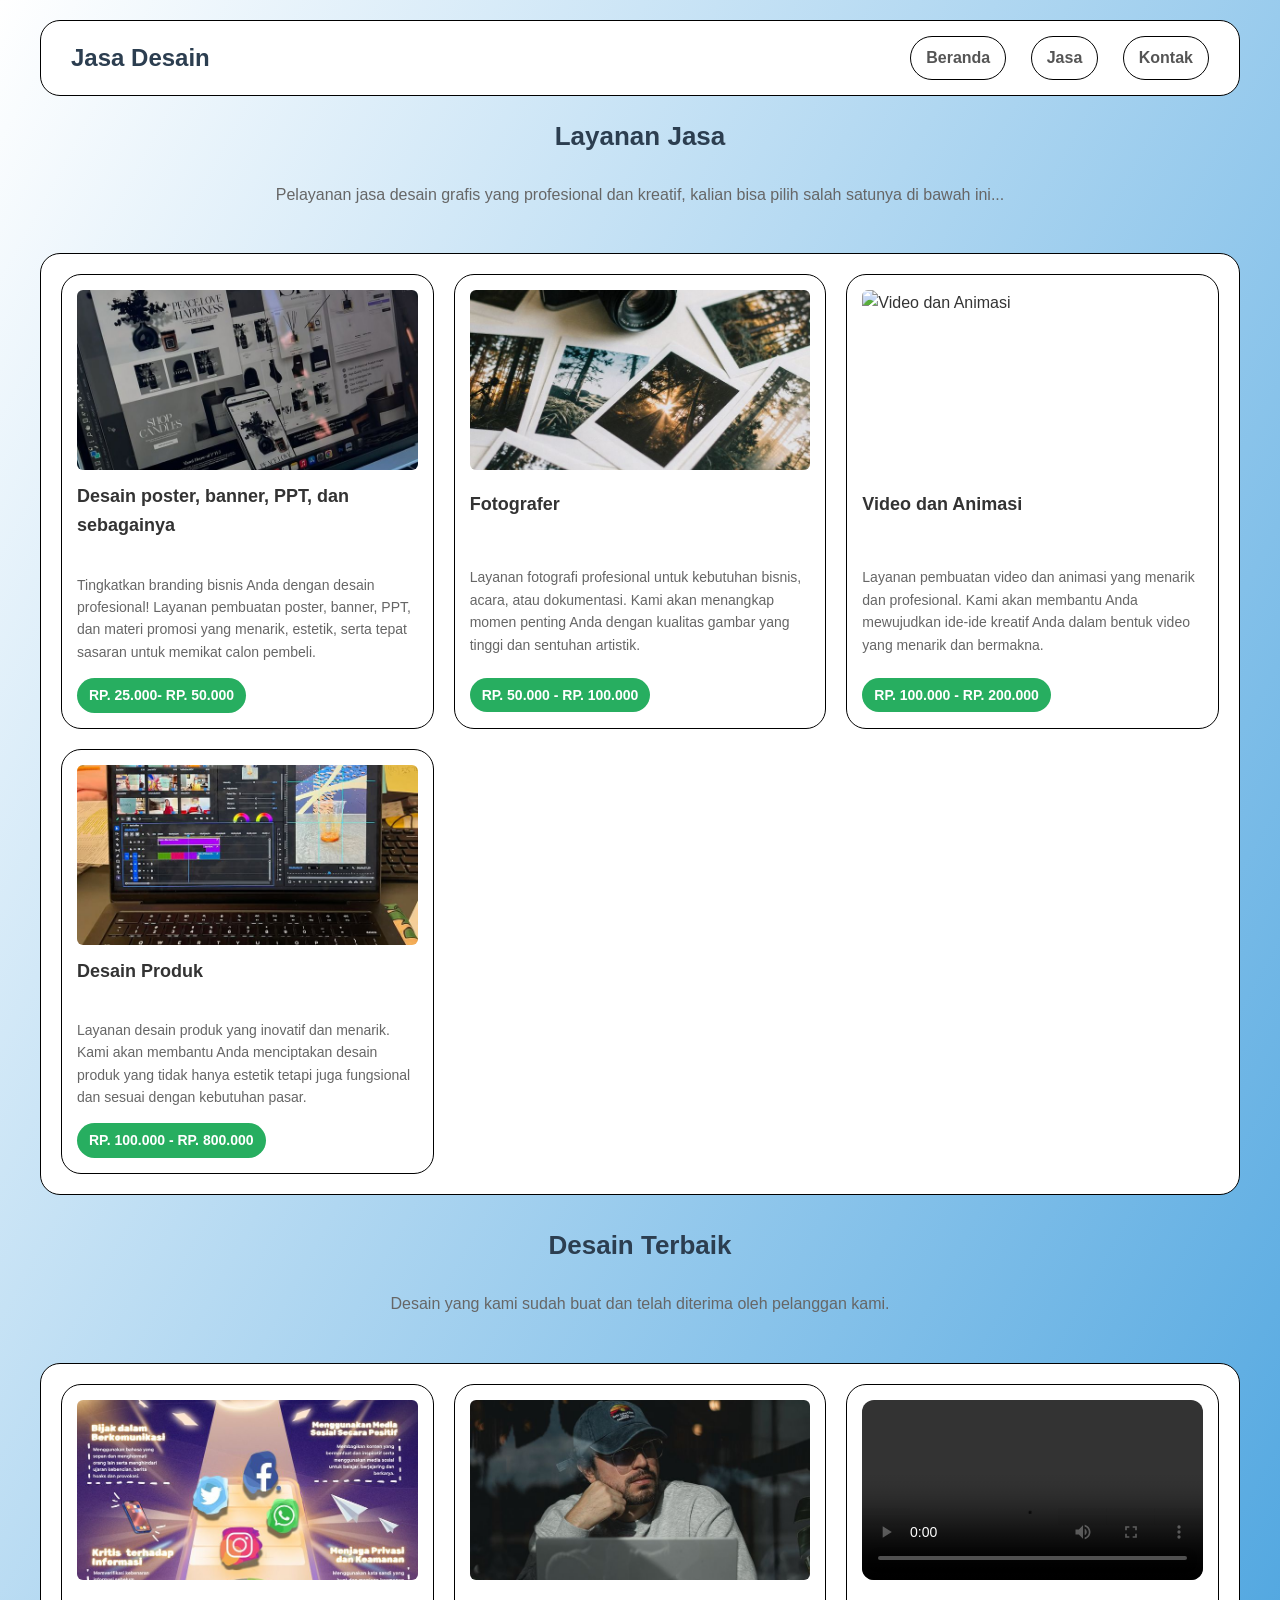
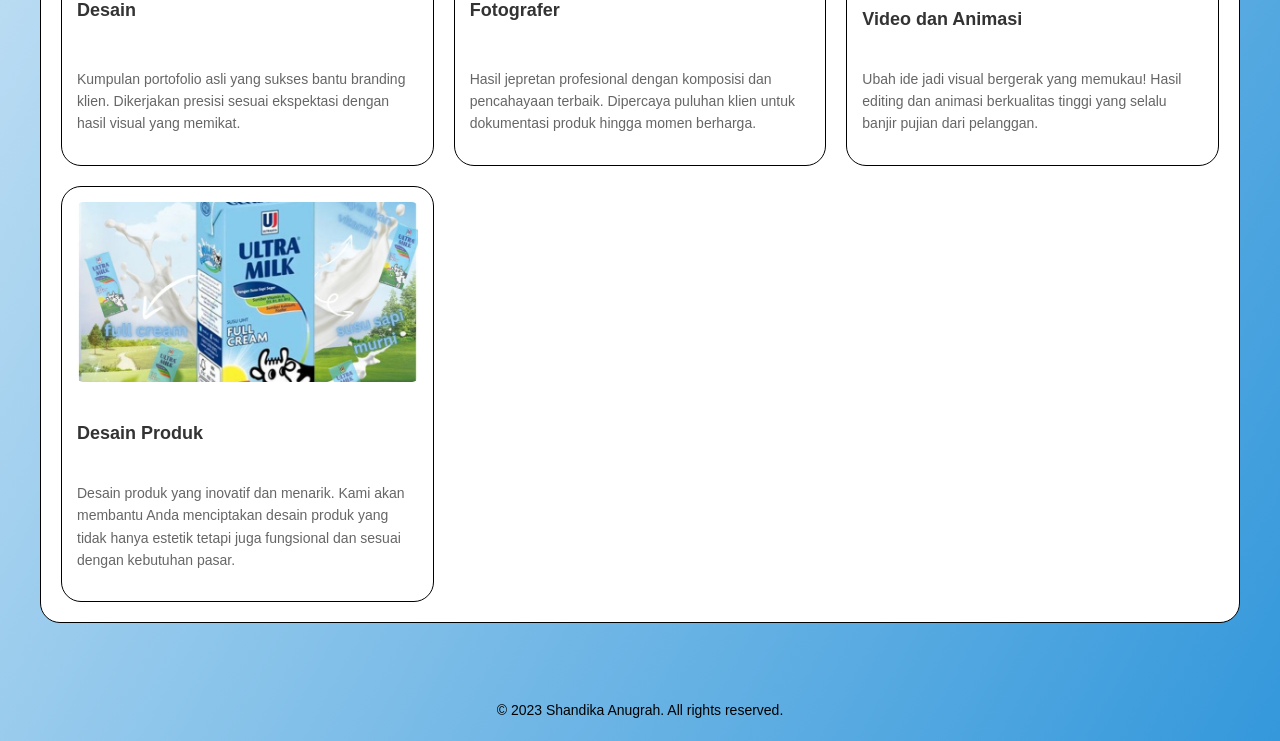
==== Jasa.html @ daef5bc8 "Add files via upload" ====
<!DOCTYPE html>
<html lang="id">
    <head>
        <meta charset="UTF-8">
        <meta name="viewport" content="width=device-width, initial-scale=1.0">
        <link rel="stylesheet" href="style.css">
        <title>Jasa Desain Grafis</title>
    </head>
    <body>
        <main>
            <nav>
                <div class="kiri">
                    <h1>Jasa Desain</h1>
                </div>
                <div class="kanan">
                    <a href="index.html">Beranda</a>
                    <a href="Jasa.html">Jasa</a>
                    <a href="Kontak.html">Kontak</a>
                </div>
            </nav>
<article>
                <section id="Jasa">
                    <h2 class="section-title">Layanan Jasa</h2>
                    <p class="teks">Pelayanan jasa desain grafis yang profesional dan kreatif, kalian bisa pilih salah satunya di bawah ini...</p>
                    <br>
            <div class="produk-grid">
                <div class="card-produk">
                    <img src="Desain.jpg" alt="Jasa Desain">
                    <h3>Desain poster, banner, PPT, dan sebagainya</h3>
                    <br>
                    <p>Tingkatkan branding bisnis Anda dengan desain profesional! Layanan pembuatan poster, banner, PPT, dan materi promosi yang menarik, estetik, serta tepat sasaran untuk memikat calon pembeli.</p>
                    <div class="harga-badge">RP. 25.000- RP. 50.000</div>
                </div>
                <div class="card-produk">
                    <img src="Fotografer.jpg" alt="Fotografer">
                    <h3>Fotografer</h3>
                    <br>
                    <p>Layanan fotografi profesional untuk kebutuhan bisnis, acara, atau dokumentasi. Kami akan menangkap momen penting Anda dengan kualitas gambar yang tinggi dan sentuhan artistik.</p>
                    <div class="harga-badge">RP. 50.000 - RP. 100.000</div>
                </div>
                <div class="card-produk">
                    <img src="Video dan Animasi.jpg" alt="Video dan Animasi">
                    <h3>Video dan Animasi</h3>
                    <br>
                    <p>Layanan pembuatan video dan animasi yang menarik dan profesional. Kami akan membantu Anda mewujudkan ide-ide kreatif Anda dalam bentuk video yang menarik dan bermakna.</p>
                    <div class="harga-badge">RP. 100.000 - RP. 200.000</div>
                </div>
                <div class="card-produk">
                    <img src="Produk.jpg" alt="Desain Produk">
                    <h3>Desain Produk</h3>
                    <br>
                    <p>Layanan desain produk yang inovatif dan menarik. Kami akan membantu Anda menciptakan desain produk yang tidak hanya estetik tetapi juga fungsional dan sesuai dengan kebutuhan pasar.</p>
                    <div class="harga-badge">RP. 100.000 - RP. 800.000</div>
                </div>
            </div>
            <div class="fototerbaik">
                <h2 class="section-title">Desain Terbaik</h2>
                <p class="teks">Desain yang kami sudah buat dan telah diterima oleh pelanggan kami.</p>
                <br>
                <div class="fototerbaik-grid">
                    <div class="card-foto">
                    <img src="Hasil Desain.jpg" alt="Hasil Desain">
                    <h3>Desain</h3>
                    <br>
                    <p>Kumpulan portofolio asli yang sukses bantu branding klien. Dikerjakan presisi sesuai ekspektasi dengan hasil visual yang memikat.</p>
                </div>
                <div class="card-foto">
                    <img src="Hasil Fotografer.jpg" alt="Fotografer">
                    <h3>Fotografer</h3>
                    <br>
                    <p>Hasil jepretan profesional dengan komposisi dan pencahayaan terbaik. Dipercaya puluhan klien untuk dokumentasi produk hingga momen berharga.</p>
                </div>
                <div class="card-foto">
                    <video src="video.mp4" controls class="video"></video>
                    <br>
                    <h3>Video dan Animasi</h3>
                    <br>
                    <p>Ubah ide jadi visual bergerak yang memukau! Hasil editing dan animasi berkualitas tinggi yang selalu banjir pujian dari pelanggan.</p>
                </div>
                <div class="card-foto">
                    <img src="Desain Produk.jpg" alt="Desain Produk">
                    <br>
                    <h3>Desain Produk</h3>
                    <br>
                    <p>Desain produk yang inovatif dan menarik. Kami akan membantu Anda menciptakan desain produk yang tidak hanya estetik tetapi juga fungsional dan sesuai dengan kebutuhan pasar.</p>
                </div>
                </div>
            </div>
                </section>
            </article>
            <br>
            <p class="tekscopy">&copy; 2023 Shandika Anugrah. All rights reserved.</p>
        </main>
    </body>
</html>
---- style.css ----
:root {
    --border: 1px solid black;
}

html {
    scroll-behavior: smooth;
}

* {
    margin: 0;
    padding: 0;
    font-family: 'Poppins', sans-serif, Arial;
}

body {
    background: linear-gradient(to bottom right, white, #3498db);
    color: #333;
    line-height: 1.6;
    animation: munculHalus 1.2s ease-out 0s backwards;
    min-height: 100vh;
}

main {
    max-width: 1200px;
    margin: 0 auto;
    padding: 20px;
}

nav {
    display: flex;
    justify-content: space-between;
    align-items: center;
    background-color: white;
    padding: 15px 30px;
    border-radius: 20px;
    box-shadow: 0 1px 10px var(--border);
    margin-bottom: 20px;
    border: var(--border);
    position: sticky;
    top: 20px;
    z-index: 1000;
    animation: naikTurun 5s ease-in-out infinite;
}

.kiri h1 {
    font-size: 24px;
    color: #2c3e50;
}

.kanan a {
    text-decoration: none;
    color: #555;
    margin-left: 20px;
    font-weight: 600;
    width: auto;
    height: auto;
    border-radius: 50px;
    padding: 8px 15px;
    box-shadow: 0 1px 2px var(--border);
    display: inline-block;
    border: var(--border);
    transition: transform 0.5s ease, color 0.3s ease;
}

.kanan a:hover {
    transform: scale(1.05);
    color: #3498db;
}

#Beranda {
    display: flex;
    justify-content: space-between;
    align-items: center;
    background: #ffffff;
    padding: 40px;
    border-radius: 20px;
    box-shadow: 0 4px 6px rgba(0, 0, 0, 0.05);
    margin-bottom: 30px;
    gap: 40px;
    border: var(--border);
    width: 80%;
    margin: 0 auto;
}

.teksmenarik {
    flex: 1;
}

.teksmenarik h1 {
    font-size: 32px;
    color: #2c3e50;
    margin-bottom: 10px;
}

.teksmenarik p {
    font-size: 16px;
    color: #666;
}

.gambarmenarik {
    flex: 1;
    display: flex;
    justify-content: center;
}

.gambarmenarik img {
    width: 100%;
    max-width: 560px;
    height: 400px;
    object-fit: cover;
    border-radius: 12px;
    background-color: #ddd;
    box-shadow: 0 4px 6px black;
}

.section-title {
    text-align: center;
    font-size: 26px;
    color: #2c3e50;
    margin-bottom: 25px;
}

.produk-grid,
.fototerbaik-grid {
    display: grid;
    grid-template-columns: repeat(auto-fit, minmax(280px, 1fr));
    gap: 20px;
    margin-bottom: 30px;
    background: #ffffff;
    padding: 20px;
    border-radius: 20px;
    border: var(--border);
}

.card-produk,
.card-foto {
    border: var(--border);
    border-radius: 20px;
    padding: 15px;
    background-color: #fff;
    display: flex;
    flex-direction: column;
    justify-content: space-between;
    transition: transform 0.3s ease, box-shadow 0.3s ease;
}

.card-produk:hover,
.card-foto:hover {
    transform: translateY(-5px);
    box-shadow: 0 6px 12px black;
}

.card-produk img,
.card-foto img {
    width: auto;
    height: 180px;
    object-fit: cover;
    border-radius: 6px;
    margin-bottom: 12px;
}

.card-foto .video {
    width: 100%;
    height: 180px;
    border-radius: 12px;
    display: block;
    object-fit: cover;
}

.card-produk h3,
.card-foto h3 {
    font-size: 18px;
    color: #333;
    margin-bottom: 8px;
}

.card-produk p,
.card-foto p {
    font-size: 14px;
    color: #666;
    margin-bottom: 15px;
}

.harga-badge {
    align-self: flex-start;
    background-color: #27ae60;
    color: #fff;
    padding: 6px 12px;
    border-radius: 20px;
    font-weight: bold;
    font-size: 14px;
}

.kotak {
    width: 450px;
    height: auto;
    border-radius: 20px;
    background-color: #ffffff;
    padding: 20px;
    margin: 0 !important;
    border: var(--border);
    box-sizing: border-box;
}

.kontak-card {
    display: flex;
    justify-content: space-between;
    align-items: center;
    gap: 30px;
    flex-wrap: wrap;
}

.kontak-info {
    list-style: none;
    flex: 1;
    min-width: 250px;
}

.kontak-info li {
    margin-bottom: 12px;
    font-size: 15px;
}

.Kontakaja {
    flex: 1;
    display: flex;
    flex-direction: column;
    align-items: center;
    gap: 15px;
    min-width: 200px;
}

.Gambarkontak {
    width: 200px;
    height: 200px;
    object-fit: cover;
    border-radius: 8px;
    border: var(--border);
}

.btn-lokasi {
    background-color: #3498db;
    border: none;
    padding: 10px 20px;
    border-radius: 20px;
    cursor: pointer;
    transition: background 0.3s ease;
    width: auto;
    height: 50px;
}

.btn-lokasi a {
    color: #ffffff;
    text-decoration: none;
    font-weight: bold;
    font-size: 16px;
}

.btn-lokasi:hover {
    background-color: #2980b9;
}

.teks {
    text-align: center;
    font-size: 16px;
    color: #666;
    margin-bottom: 20px;
}
.tekscopy {
    text-align: center;
    font-size: 14px;
    color: black;
    margin-top: 20px;
}

.TampilanKontak {
    display: flex;
    flex-direction: row;
    justify-content: space-between;
    align-items: flex-start;
    gap: 20px;
    max-width: 1000px;
    margin: 30px auto 0 auto;
}

.form {
    width: 450px;
    background-color: #ffffff;
    padding: 25px;
    border-radius: 20px;
    border: var(--border);
    margin: 0;
    box-shadow: 0 4px 6px rgba(0, 0, 0, 0.05);
    box-sizing: border-box;

}

.form form {
    display: flex;
    flex-direction: column;
    gap: 12px;
    align-items: center;
}

.form label {
    font-weight: bold;
    font-size: 14px;
    color: #2c3e50;
    margin-bottom: 2px;
}

.form input {
    width: 80%;
    padding: 10px 14px;
    border-radius: 12px;
    border: var(--border);
    font-family: inherit;
    font-size: 14px;
    outline: none;
    box-sizing: border-box;
    transition: border-color 0.3s ease, box-shadow 0.3s ease;
}

.form input:focus,
.form textarea:focus {
    border-color: #3498db;
    box-shadow: 0 0 5px rgba(52, 152, 219, 0.5);
}

.form textarea {
    width: 80%;
    padding: 10px 14px;
    border-radius: 12px;
    border: var(--border);
    font-family: inherit;
    font-size: 14px;
    outline: none;
    box-sizing: border-box;
    transition: border-color 0.3s ease, box-shadow 0.3s ease;
    resize: none;
}

.form button[type="submit"] {
    background-color: #3498db;
    color: white;
    font-weight: bold;
    font-size: 16px;
    padding: 12px;
    border: none;
    border-radius: 20px;
    cursor: pointer;
    margin-top: 10px;
    transition: background-color 0.3s ease, transform 0.2s ease;
    width: 70px;
}

.form button[type="submit"]:hover {
    background-color: #2980b9;
    transform: scale(1.02);
}

@keyframes naikTurun {
    0% {
        transform: translateY(0);
    }
    50% {
        transform: translateY(-4px);
    }
    100% {
        transform: translateY(0);
    }
}

@keyframes munculHalus {
    0% {
        opacity: 0;
        transform: translateY(20px);
    }
    100% {
        opacity: 1;
        transform: translateY(0);
    }
}

@media (max-width: 768px) {
    main {
        padding: 10px;
    }

    nav {
        flex-direction: column;
        gap: 15px;
        padding: 15px;
        position: sticky; 
        top: 0;
    }

    .kanan {
        display: flex;
        flex-wrap: wrap;
        justify-content: center;
        gap: 10px;
    }

    .kanan a {
        margin-left: 0;
    }

    #Beranda {
        flex-direction: column;
        padding: 20px;
        gap: 20px;
        text-align: center;
    }

    .gambarmenarik img {
        width: 460px;
        max-height: 300px;
    }

    .teksmenarik h1 {
        font-size: 24px;
    }

    .teksmenarik p {
        font-size: 14px;
    }

    .gambarmenarik img {
        max-width: 100%;
        height: auto;
    }

    .kotak {
        width: 100%;
        box-sizing: border-box;
        padding: 15px;
    }

    .kontak-card {
        flex-direction: column;
        align-items: center;
        text-align: center;
        gap: 20px;
    }

    .kontak-info {
        min-width: 100%;
        word-break: break-word;
    }

    .Kontakaja {
        min-width: 100%;
    }
    .TampilanKontak {
        flex-direction: column;
        align-items: center;
        gap: 20px;
    }
}

@media (max-width: 480px) {
    .section-title {
        font-size: 20px;
    }

    .produk-grid,
    .fototerbaik-grid {
        grid-template-columns: 1fr;
        padding: 10px;
    }

    .harga-badge {
        align-self: center;
    }
}
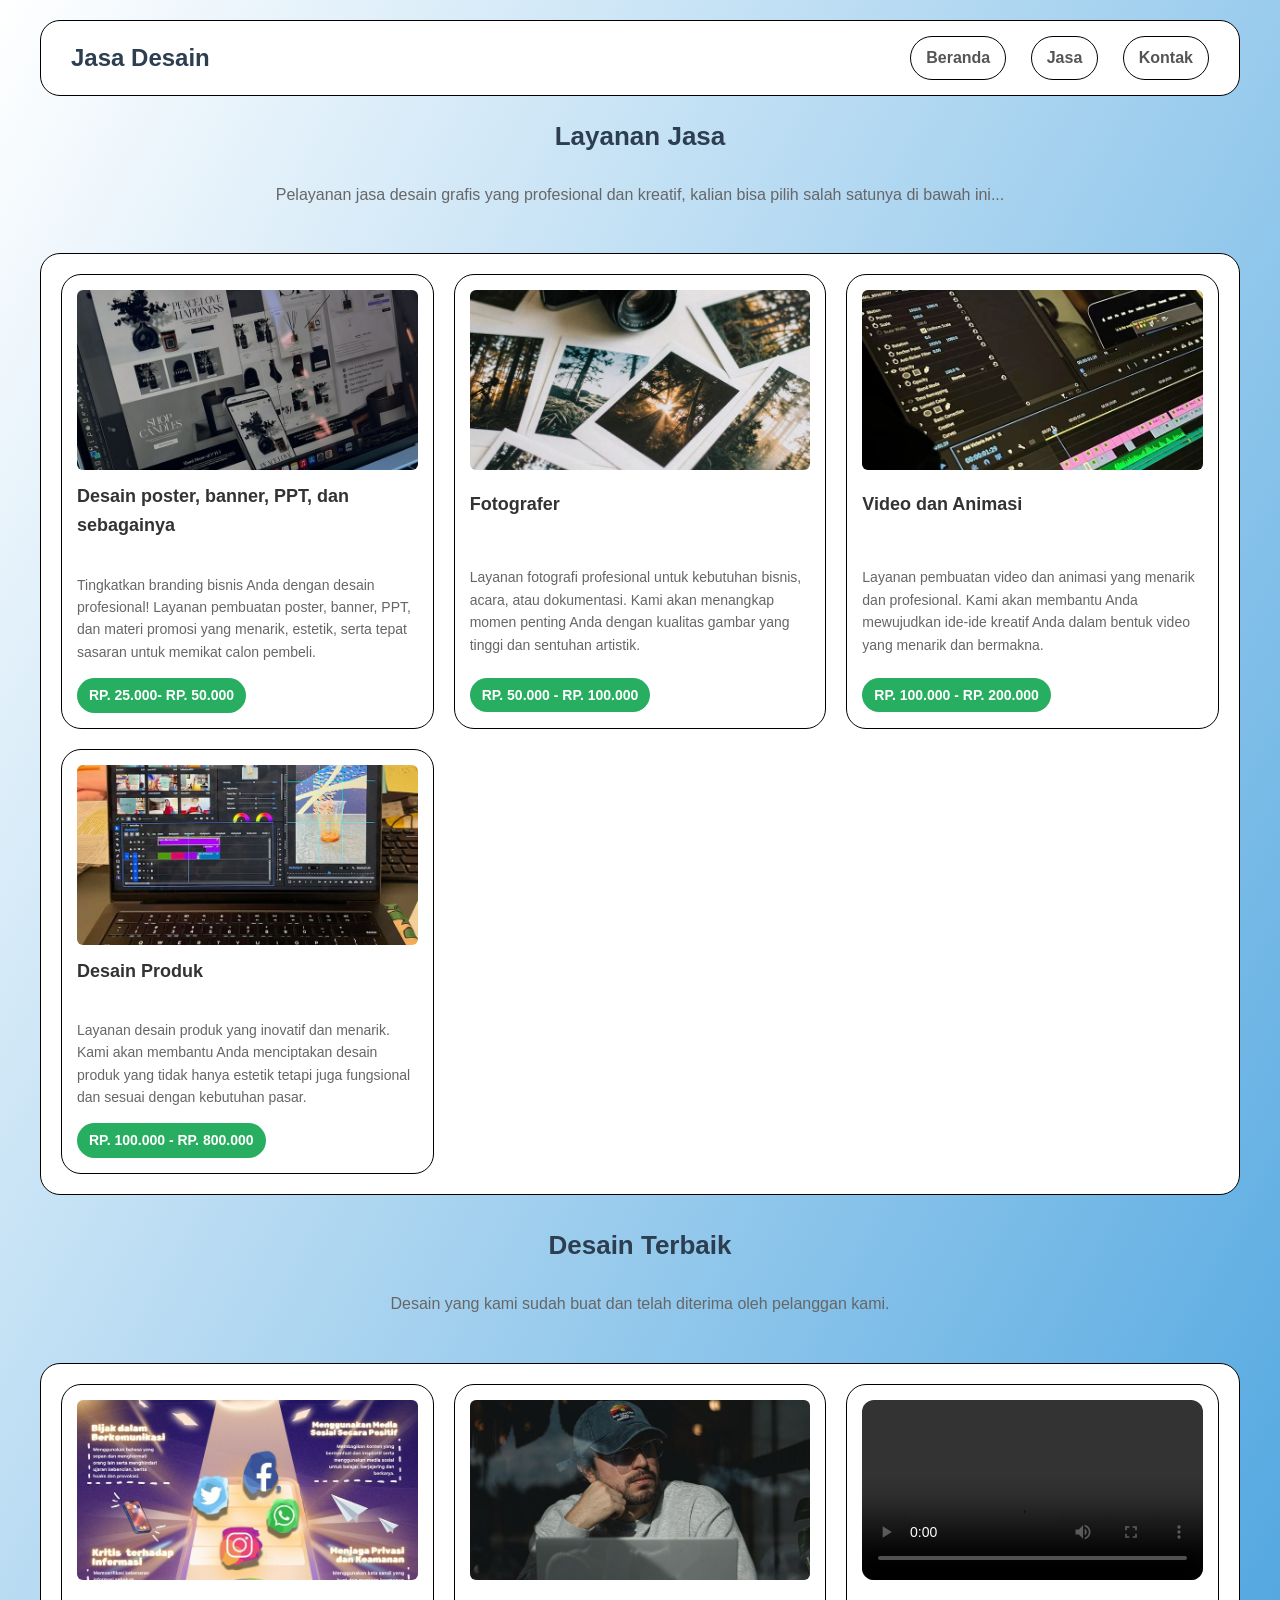
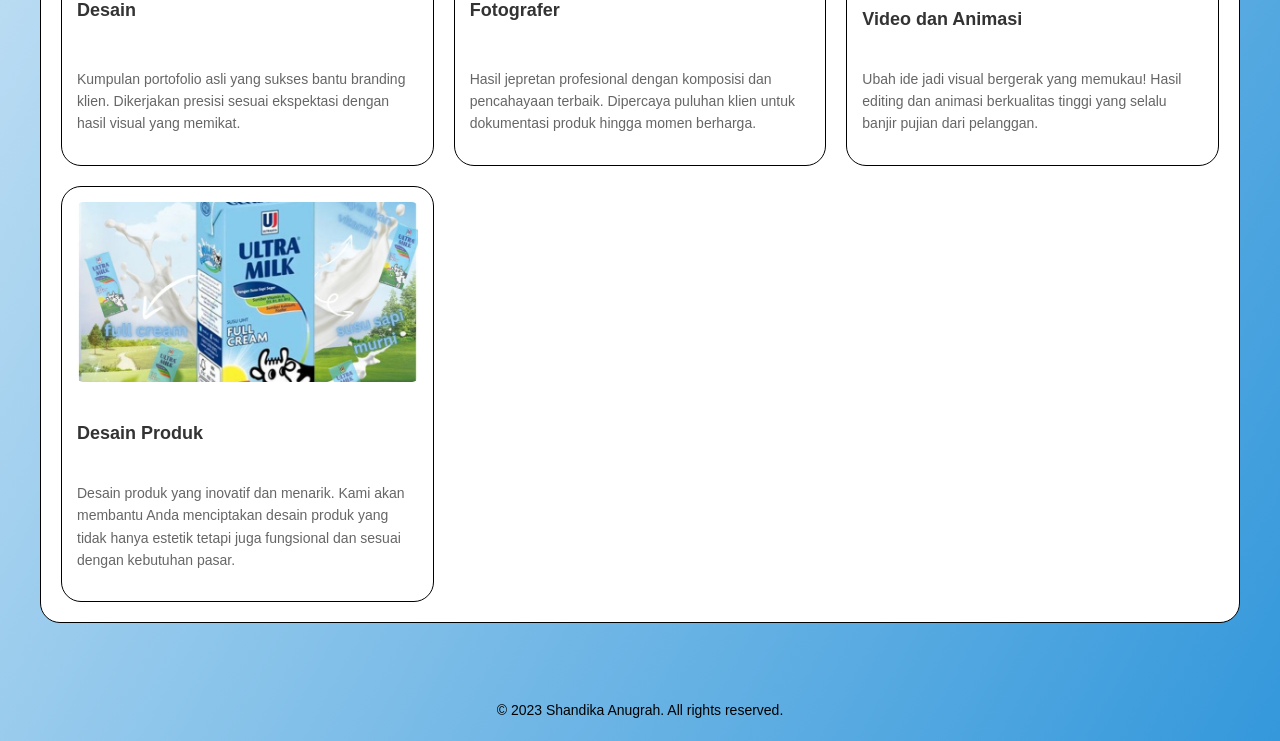
==== commit f1ba0317: "Update Jasa.html" ====
--- a/Jasa.html
+++ b/Jasa.html
@@ -39,7 +39,7 @@
                     <div class="harga-badge">RP. 50.000 - RP. 100.000</div>
                 </div>
                 <div class="card-produk">
-                    <img src="Video dan Animasi.jpg" alt="Video dan Animasi">
+                    <img src="Videodananimasi.jpg" alt="Video dan Animasi">
                     <h3>Video dan Animasi</h3>
                     <br>
                     <p>Layanan pembuatan video dan animasi yang menarik dan profesional. Kami akan membantu Anda mewujudkan ide-ide kreatif Anda dalam bentuk video yang menarik dan bermakna.</p>
@@ -92,4 +92,4 @@
             <p class="tekscopy">&copy; 2023 Shandika Anugrah. All rights reserved.</p>
         </main>
     </body>
-</html>+</html>
